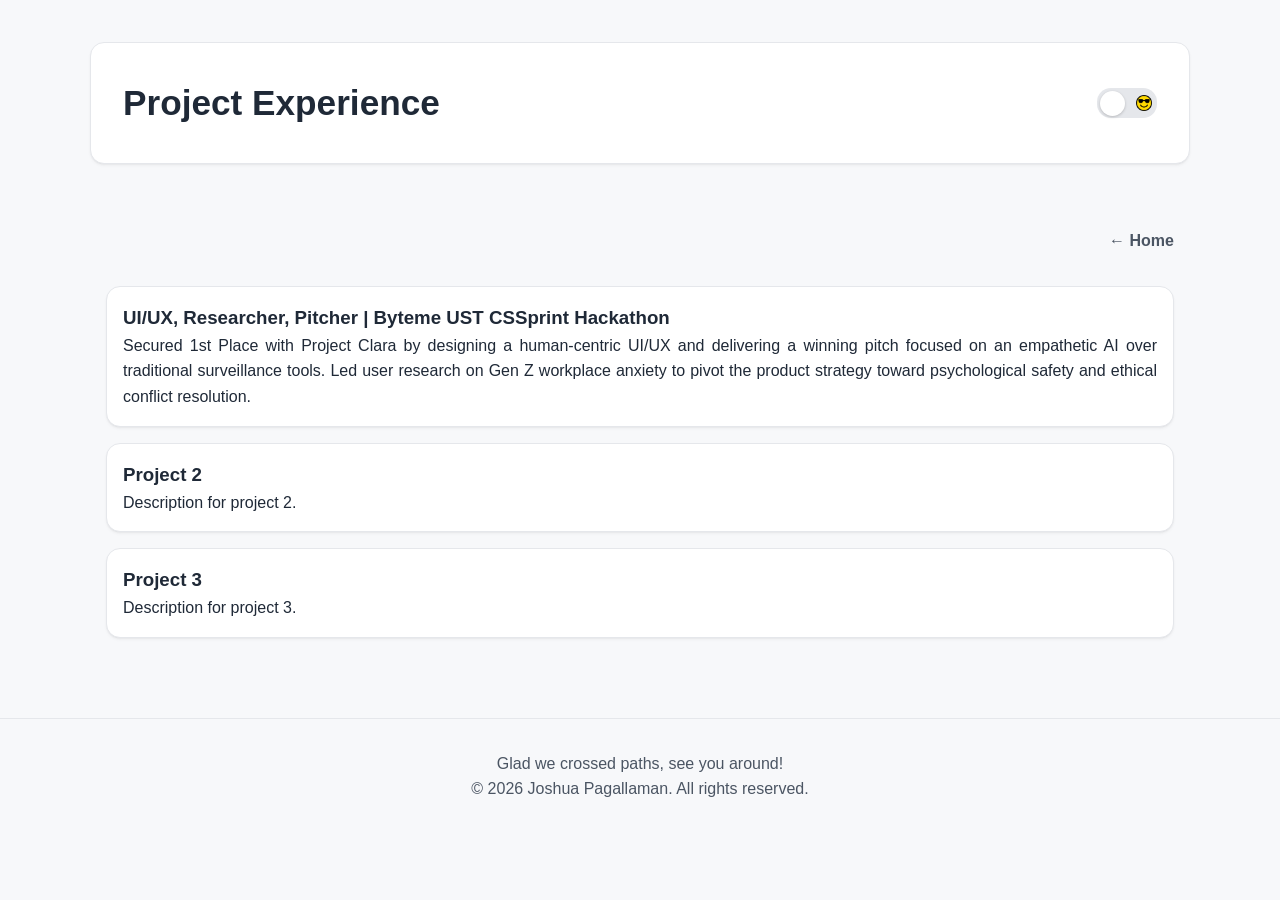
==== project-experience.html @ 75880a07 "[Add] project experience page and tweak styles Add a dedicated project-experience.html page (with th" ====
<!doctype html>
<html lang="en">
  <head>
    <meta charset="UTF-8" />
    <meta name="viewport" content="width=device-width, initial-scale=1.0" />
    <meta name="description" content="All projects by Joshua Pagallaman" />
    <meta name="author" content="Joshua Pagallaman" />
    <title>All Projects - Joshua Pagallaman</title>
    <link rel="icon" type="image/png" href="assets/images/prof_portfolio.png" />

    <link rel="stylesheet" href="css/styles.css" />
  </head>
  <body>
    <header>
      <section class="profile-header">
        <div class="profile-details full-width-details">
          <div class="profile-title">
            <h1>Project Experience</h1>
            <div class="theme-slider-container">
              <input
                type="checkbox"
                id="theme-toggle-checkbox"
                class="theme-toggle-checkbox"
              />
              <label for="theme-toggle-checkbox" class="theme-slider">
                <span class="slider-icon moon"
                  ><img src="assets/icons/dark.png" alt="Dark Mode"
                /></span>
                <span class="slider-icon sun"
                  ><img src="assets/icons/light.png" alt="Light Mode"
                /></span>
              </label>
            </div>
          </div>
        </div>
      </section>
    </header>
    
    <main>
      <div class="profile-actions">
        <a href="index.html" class="home"> &larr; Home</a>
      </div>
      <section id="Project Experience" class="project-experience">
        <div class="project-grid">
          <article class="project-card">
            <h3>UI/UX, Researcher, Pitcher | Byteme UST CSSprint Hackathon</h3>
            <p>
              Secured 1st Place with Project Clara by designing a human-centric
              UI/UX and delivering a winning pitch focused on an empathetic AI
              over traditional surveillance tools. Led user research on Gen Z
              workplace anxiety to pivot the product strategy toward
              psychological safety and ethical conflict resolution.
            </p>
          </article>
          <!-- Add more project cards here -->
          <article class="project-card">
            <h3>Project 2</h3>
            <p>Description for project 2.</p>
          </article>
          <article class="project-card">
            <h3>Project 3</h3>
            <p>Description for project 3.</p>
          </article>
        </div>
      </section>
    </main>

    <footer>
      <p>Glad we crossed paths, see you around!</p>
      <p>&copy; 2026 Joshua Pagallaman. All rights reserved.</p>
    </footer>

    <script>
      (() => {
        const root = document.documentElement;
        const toggleCheckbox = document.getElementById("theme-toggle-checkbox");
        const saved = localStorage.getItem("theme");
        const systemDark = window.matchMedia("(prefers-color-scheme: dark)");

        function setTheme(theme) {
          root.setAttribute("data-theme", theme);
          localStorage.setItem("theme", theme);
          toggleCheckbox.checked = theme === "dark";
        }

        const initialTheme = saved || (systemDark.matches ? "dark" : "light");
        setTheme(initialTheme);

        toggleCheckbox.addEventListener("change", () => {
          const newTheme = toggleCheckbox.checked ? "dark" : "light";
          setTheme(newTheme);
        });
      })();
    </script>
  </body>
</html>
---- css/styles.css ----
:root {
  /* Light Mode */
  --primary-color: #2563eb;
  --text-primary: #1f2937;
  --text-secondary: #4b5563;
  --bg-primary: #f7f8fa;
  --bg-secondary: #ffffff;
  --border-color: #e5e7eb;
  --shadow-color: 220 3% 15%;

  /* Dark Mode*/
  --primary-color-dark: #60a5fa;
  --text-primary-dark: #e5e7eb;
  --text-secondary-dark: #9ca3af;
  --bg-primary-dark: #0f1115;
  --bg-secondary-dark: #161a22;
  --border-color-dark: #2a3441;
  --shadow-color-dark: 220 40% 2%;
  --button-bg-dark: #3b82f6;

  --container: 1100px;
  --radius: 14px;
  --shadow-sm:
    0 1px 2px -1px hsl(var(--shadow-color) / 0.1),
    0 2px 4px -2px hsl(var(--shadow-color) / 0.1);
  --shadow-lg:
    0 10px 15px -3px hsl(var(--shadow-color) / 0.1),
    0 4px 6px -4px hsl(var(--shadow-color) / 0.1);
}

:root[data-theme="dark"] {
  --primary-color: var(--primary-color-dark);
  --text-primary: var(--text-primary-dark);
  --text-secondary: var(--text-secondary-dark);
  --bg-primary: var(--bg-primary-dark);
  --bg-secondary: var(--bg-secondary-dark);
  --border-color: var(--border-color-dark);
  --shadow-color: var(--shadow-color-dark);
}

* {
  margin: 0;
  padding: 0;
  box-sizing: border-box;
}

html {
  scroll-behavior: smooth;
}

body {
  font-family: "Inter", "Segoe UI", Tahoma, Geneva, Verdana, sans-serif;
  line-height: 1.6;
  color: var(--text-primary);
  background-color: var(--bg-primary);
  padding-top: 10px;
  transition:
    background-color 0.3s ease,
    color 0.25s ease;
}

img {
  max-width: 100%;
  height: auto;
  display: block;
}

.theme-slider-container {
  position: relative;
}

.theme-toggle-checkbox {
  display: none;
}

.theme-slider {
  display: flex;
  align-items: center;
  justify-content: space-between;
  width: 60px;
  height: 30px;
  background-color: var(--border-color);
  border-radius: var(--radius);
  cursor: pointer;
  position: relative;
  padding: 3px;
  transition: background-color 0.3s ease;
}

.theme-slider::before {
  content: "";
  position: absolute;
  top: 3px;
  left: 3px;
  width: 25px;
  height: 25px;
  background-color: white;
  border-radius: 50%;
  transition: transform 0.3s ease;
  box-shadow: 0 1px 3px rgba(0, 0, 0, 0.2);
}

.theme-toggle-checkbox:checked + .theme-slider {
  background-color: var(--primary-color-dark);
}

.theme-toggle-checkbox:checked + .theme-slider::before {
  transform: translateX(30px);
}

.theme-slider-container,
.theme-slider,
.slider-icon,
.theme-slider img {
  user-select: none;
  -webkit-user-select: none;
  -ms-user-select: none;
  -webkit-tap-highlight-color: transparent;
}

.theme-slider {
  cursor: pointer;
}

.theme-slider img {
  -webkit-user-drag: none;
}

.slider-icon {
  display: flex;
  align-items: center;
  justify-content: center;
  width: 20px;
  height: 20px;
}

.slider-icon img {
  width: 16px;
  height: 16px;
}

main {
  max-width: var(--container);
  margin: 0 auto;
  padding: 1rem;
}

.profile-header {
  max-width: var(--container);
  margin: 2rem auto;
  padding: 2rem;
  background-color: var(--bg-secondary);
  border: 1px solid var(--border-color);
  border-radius: var(--radius);
  box-shadow: var(--shadow-sm);
  display: grid;
  grid-template-columns: auto 1fr;
  align-items: center;
  gap: 2rem;
}

.profile-image {
  width: 200px;
  height: 205px;
  border-radius: var(--radius);
  object-fit: cover;
}

.profile-details {
  display: flex;
  flex-direction: column;
  gap: 0.5rem;
  text-align: left;
}

.profile-title {
  display: flex;
  justify-content: space-between;
  align-items: center;
  gap: 1rem;
}

.profile-header h1 {
  font-size: clamp(1.5rem, 5vw, 2.2rem);
  color: var(--text-primary);
  margin: 0;
}

.profile-header p {
  max-width: 60ch;
  color: var(--text-secondary);
  margin: 0;
}

.location {
  display: flex;
  align-items: center;
  gap: 0.5rem;
}

.location img {
  width: 16px;
  height: 16px;
  display: inline-block;
}

.profile-actions {
  margin-top: 1rem;
  display: flex;
  gap: 1rem;
  justify-content: flex-end;
}

.cta-button {
  display: inline-block;
  padding: 1rem 1.5rem;
  background-color: var(--primary-color-dark);
  color: white;
  border-radius: var(--radius);
  text-decoration: none;
  font-weight: 500;
  transition:
    transform 0.2s ease,
    box-shadow 0.3s ease,
    background-color 0.3s ease;
  box-shadow: var(--shadow-sm);
}

.cta-button:hover {
  transform: translateY(-2px);
  box-shadow: var(--shadow-lg);
  background-color: var(--button-bg-dark);
}

@media (max-width: 768px) {
  .profile-header {
    grid-template-columns: 1fr;
    justify-items: center;
    text-align: center;
    gap: 1.5rem;
    padding: 1.5rem;
  }

  .profile-details {
    align-items: center;
  }

  .profile-title {
    flex-direction: column-reverse;
  }
}

section {
  padding: 2rem 0;
}

section h2 {
  font-size: clamp(1.25rem, 4vw, 2rem);
  margin-bottom: 1rem;
  color: var(--text-primary);
}

.section-head {
  display: flex;
  justify-content: space-between;
  align-items: center;
  gap: 1rem;
  margin-bottom: 1rem;
}

.view-all {
  text-decoration: none;
  color: var(--text-secondary);
  font-weight: 600;
}

.view-all:hover {
  color: var(--primary-color);
}

.home {
  text-decoration: none;
  color: var(--text-secondary);
  font-weight: 600;
  grid-column: 1 / -1;
  transition:
    color 0.3s ease,
    transform 0.2s ease;
}

.home:hover {
  color: var(--primary-color);
}

.tech-grid {
  display: grid;
  gap: 1rem;
}

.tech-group h3 {
  color: var(--text-primary);
  font-size: 1rem;
  margin-bottom: 0.5rem;
}

.tech-tags {
  list-style: none;
  display: flex;
  flex-wrap: wrap;
  gap: 0.5rem;
  padding: 0;
  margin: 0;
}

.tech-tags li {
  padding: 0.4rem 0.75rem;
  border: 1px solid var(--border-color);
  border-radius: var(--radius);
  background: var(--bg-primary);
  color: var(--text-primary);
  font-size: 0.9rem;
  box-shadow: none;
  max-width: none;
}

.info-grid {
  display: grid;
  grid-template-columns: 1fr;
  gap: 1.5rem;
  align-items: start;
}

.left-column {
  display: flex;
  flex-direction: column;
  gap: 1.5rem;
}

.right-column {
  display: flex;
  flex-direction: column;
  gap: 1.5rem;
}

@media (min-width: 992px) {
  .info-grid {
    grid-template-columns: 1.6fr 1fr;
  }
}

#about,
#skills,
#social {
  background-color: var(--bg-secondary);
  border: 1px solid var(--border-color);
  border-radius: var(--radius);
  padding: 1.25rem;
  box-shadow: var(--shadow-sm);
}

#skills {
  max-width: 642px;
  width: 100%;
  margin-top: 0;
}

.social-icon-list {
  list-style: none;
  display: flex;
  padding: 0;
  flex-direction: column;
  gap: 0.5rem;
}

.social-icon-list li {
  border-bottom: 1px solid var(--border-color);
}

.social-icon-list li:last-child {
  border-bottom: none;
}

.social-icon-list a {
  display: flex;
  align-items: center;
  gap: 1rem;
  padding: 1rem 0.5rem;
  text-decoration: none;
  color: var(--text-secondary);
  transition:
    color 0.3s ease,
    transform 0.2s ease,
    box-shadow 0.3s ease;
}

.social-icon-list a:hover {
  color: var(--primary-color);
  transform: translateY(-2px);
  box-shadow: var(--shadow-lg);
}

.social-icon-list img {
  width: 24px;
  height: 24px;
}
:root[data-theme="dark"] .social-icon-list img,
:root[data-theme="dark"] .location img {
  filter: brightness(0) invert(1);
}

#about p {
  text-align: justify;
  max-width: 70ch;
}

#experience {
  background-color: var(--bg-secondary);
  border: 1px solid var(--border-color);
  border-radius: var(--radius);
  padding: 1rem;
  box-shadow: var(--shadow-sm);
}

#community-involvement {
  background-color: var(--bg-secondary);
  border: 1px solid var(--border-color);
  border-radius: var(--radius);
  padding: 1rem;
  box-shadow: var(--shadow-sm);
}
.project-grid {
  display: grid;
  gap: 1rem;
}

.project-card {
  background-color: var(--bg-secondary);
  border: 1px solid var(--border-color);
  border-radius: var(--radius);
  padding: 1rem;
  box-shadow: var(--shadow-sm);
  text-align: justify;
  transition:
    transform 0.2s ease,
    box-shadow 0.3s ease;
}

.project-card:hover {
  transform: translateY(-2px);
  box-shadow: var(--shadow-lg);
  color: var(--primary-color);
}

.full-width-details {
  grid-column: 1 / -1;
}

footer {
  margin-top: 2rem;
  padding: 2rem 1rem;
  text-align: center;
  color: var(--text-secondary);
  border-top: 1px solid var(--border-color);
}
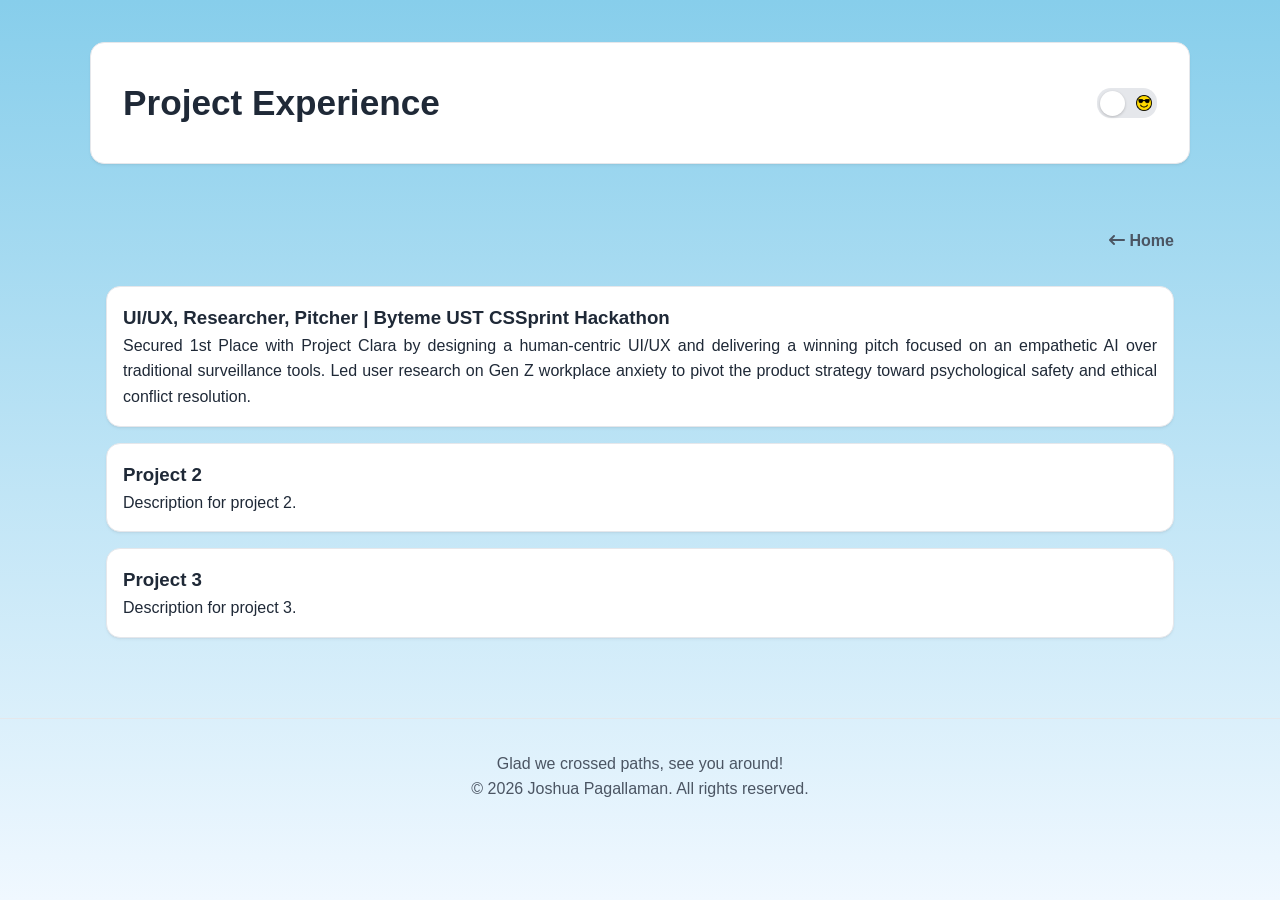
==== commit 58b0cb0b: "[Add] animated backgrounds, certifications & icons Introduce theme-aware animated backgrounds (starf" ====
--- a/project-experience.html
+++ b/project-experience.html
@@ -9,6 +9,10 @@
     <link rel="icon" type="image/png" href="assets/images/prof_portfolio.png" />
 
     <link rel="stylesheet" href="css/styles.css" />
+    <link
+      rel="stylesheet"
+      href="https://cdnjs.cloudflare.com/ajax/libs/font-awesome/6.5.2/css/all.min.css"
+    />
   </head>
   <body>
     <header>
@@ -35,10 +39,12 @@
         </div>
       </section>
     </header>
-    
+
     <main>
       <div class="profile-actions">
-        <a href="index.html" class="home"> &larr; Home</a>
+        <a href="index.html" class="home">
+          <i class="fa-solid fa-arrow-left-long"></i> Home</a
+        >
       </div>
       <section id="Project Experience" class="project-experience">
         <div class="project-grid">
--- a/css/styles.css
+++ b/css/styles.css
@@ -158,6 +158,11 @@
   align-items: center;
   gap: 2rem;
 }
+.profile-header ,
+main {
+  position: relative;
+  z-index: 1;
+}
 
 .profile-image {
   width: 200px;
@@ -440,6 +445,7 @@
   padding: 1rem;
   box-shadow: var(--shadow-sm);
   text-align: justify;
+  cursor: pointer;
   transition:
     transform 0.2s ease,
     box-shadow 0.3s ease;
@@ -451,14 +457,207 @@
   color: var(--primary-color);
 }
 
+#certifications {
+  background-color: var(--bg-secondary);
+  border: 1px solid var(--border-color);
+  border-radius: var(--radius);
+  padding: 1rem;
+  box-shadow: var(--shadow-sm);
+}
+
+.certification-card {
+  background-color: var(--bg-secondary);
+  border: 1px solid var(--border-color);
+  border-radius: var(--radius);
+  padding: 1rem;
+  box-shadow: var(--shadow-sm);
+  text-align: justify;
+  cursor: pointer;
+  transition:
+    transform 0.2s ease,
+    box-shadow 0.3s ease;
+}
+
+.certification-card:hover {
+  transform: translateY(-2px);
+  box-shadow: var(--shadow-lg);
+  color: var(--primary-color);
+  cursor: pointer;
+}
+
 .full-width-details {
   grid-column: 1 / -1;
 }
 
 footer {
+  position: relative;
+  z-index: 1;
   margin-top: 2rem;
   padding: 2rem 1rem;
   text-align: center;
   color: var(--text-secondary);
   border-top: 1px solid var(--border-color);
 }
+
+
+/* Starry Night Animation */
+:root[data-theme="dark"] body {
+  background: radial-gradient(ellipse at bottom, #1b2735 0%, #090a0f 100%);
+  overflow-x: hidden; /* Prevent horizontal scrollbar */
+}
+
+#stars, #stars2, #stars3 {
+  position: absolute;
+  top: 0;
+  left: 0;
+  right: 0;
+  bottom: 0;
+  width: 100%;
+  height: 100%;
+  display: none; /* Hidden by default */
+}
+
+:root[data-theme="dark"] #stars,
+:root[data-theme="dark"] #stars2,
+:root[data-theme="dark"] #stars3 {
+    display: block; /* Only display in dark mode */
+}
+
+#stars {
+  width: 1px;
+  height: 1px;
+  background: transparent;
+  box-shadow: /* A large number of stars... */ 698px 1803px #FFF, 1339px 1485px #FFF, 149px 1499px #FFF, 1135px 1033px #FFF, 1441px 1314px #FFF, 1379px 1605px #FFF, 1129px 129px #FFF, 1137px 114px #FFF, 1305px 529px #FFF, 1237px 1331px #FFF, 111px 1245px #FFF, 128px 1199px #FFF, 1385px 1430px #FFF, 1335px 1337px #FFF, 1920px 184px #FFF, 191px 1182px #FFF, 1469px 1083px #FFF, 135px 144px #FFF, 1359px 1319px #FFF, 1895px 1849px #FFF; /* ...many more stars */
+  animation: animStar 50s linear infinite;
+}
+
+#stars2 {
+  width: 2px;
+  height: 2px;
+  background: transparent;
+  box-shadow: /* A medium number of stars... */ 1830px 1146px #FFF, 1479px 338px #FFF, 142px 1591px #FFF, 1534px 1285px #FFF, 413px 1217px #FFF, 1544px 1038px #FFF, 1050px 1213px #FFF, 143px 152px #FFF, 1288px 1232px #FFF, 1151px 124px #FFF; /* ...many more stars */
+  animation: animStar 100s linear infinite;
+}
+
+#stars3 {
+  width: 3px;
+  height: 3px;
+  background: transparent;
+  box-shadow: /* A smaller number of stars... */ 1014px 1209px #FFF, 108px 1008px #FFF, 1903px 133px #FFF, 1496px 1032px #FFF, 1146px 1841px #FFF; /* ...many more stars */
+  animation: animStar 150s linear infinite;
+}
+
+@keyframes animStar {
+  from {
+    transform: translateY(0px);
+  }
+  to {
+    transform: translateY(-2000px);
+  }
+}
+
+/* Animated Clouds for Light Mode */
+:root:not([data-theme="dark"]) #background-wrap {
+  bottom: 0;
+  left: 0;
+  position: fixed;
+  right: 0;
+  top: 0;
+  z-index: 0; /* Ensure it's behind the content */
+  overflow: hidden;
+}
+
+.cloud {
+  background: #ffffff; /* White clouds */
+  border-radius: 100px;
+  box-shadow: 0 8px 5px rgba(0, 0, 0, 0.1);
+  height: 120px;
+  position: relative;
+  width: 350px;
+}
+
+.cloud::before,
+.cloud::after {
+  background: #ffffff;
+  content: "";
+  position: absolute;
+  z-index: -1;
+}
+
+.cloud::after {
+  border-radius: 100px;
+  height: 100px;
+  left: 50px;
+  top: -50px;
+  width: 100px;
+}
+
+.cloud::before {
+  border-radius: 200px;
+  width: 180px;
+  height: 180px;
+  right: 50px;
+  top: -90px;
+}
+
+/* Positioning and Animation for each cloud */
+.x1, .x2, .x3, .x4, .x5 {
+  position: absolute;
+  filter: blur(50px); /* Adds a soft blur to the clouds */
+  left: 0; /* Start from the left edge */
+}
+
+.x1 {
+  animation: moveclouds 25s linear infinite;
+  animation-delay: -5s; /* Starts 5s into the animation */
+  top: 10%;
+  transform: scale(0.6);
+}
+
+.x2 {
+  animation: moveclouds 35s linear infinite;
+  animation-delay: -18s; /* Starts 18s into the animation */
+  top: 25%;
+  transform: scale(0.8);
+}
+
+.x3 {
+  animation: moveclouds 30s linear infinite;
+  animation-delay: -10s; /* Starts 10s into the animation */
+  top: 45%;
+  transform: scale(0.5);
+}
+
+.x4 {
+  animation: moveclouds 40s linear infinite;
+  animation-delay: -25s; /* Starts 25s into the animation */
+  top: 65%;
+  transform: scale(0.7);
+}
+
+.x5 {
+  animation: moveclouds 28s linear infinite;
+  animation-delay: 0s; /* Starts at the beginning */
+  top: 80%;
+  transform: scale(0.6);
+}
+
+/* Hide clouds in dark mode */
+:root[data-theme="dark"] #background-wrap {
+  display: none;
+}
+
+@keyframes moveclouds {
+  0% {
+    transform: translateX(100vw); /* Start completely off-screen to the right */
+  }
+  100% {
+    transform: translateX(-100%); /* End completely off-screen to the left */
+  }
+}
+
+/* Light Mode Sky Gradient Background */
+:root:not([data-theme="dark"]) body {
+  background: linear-gradient(to bottom, #87ceeb, #f0f8ff);
+  background-attachment: fixed;
+}
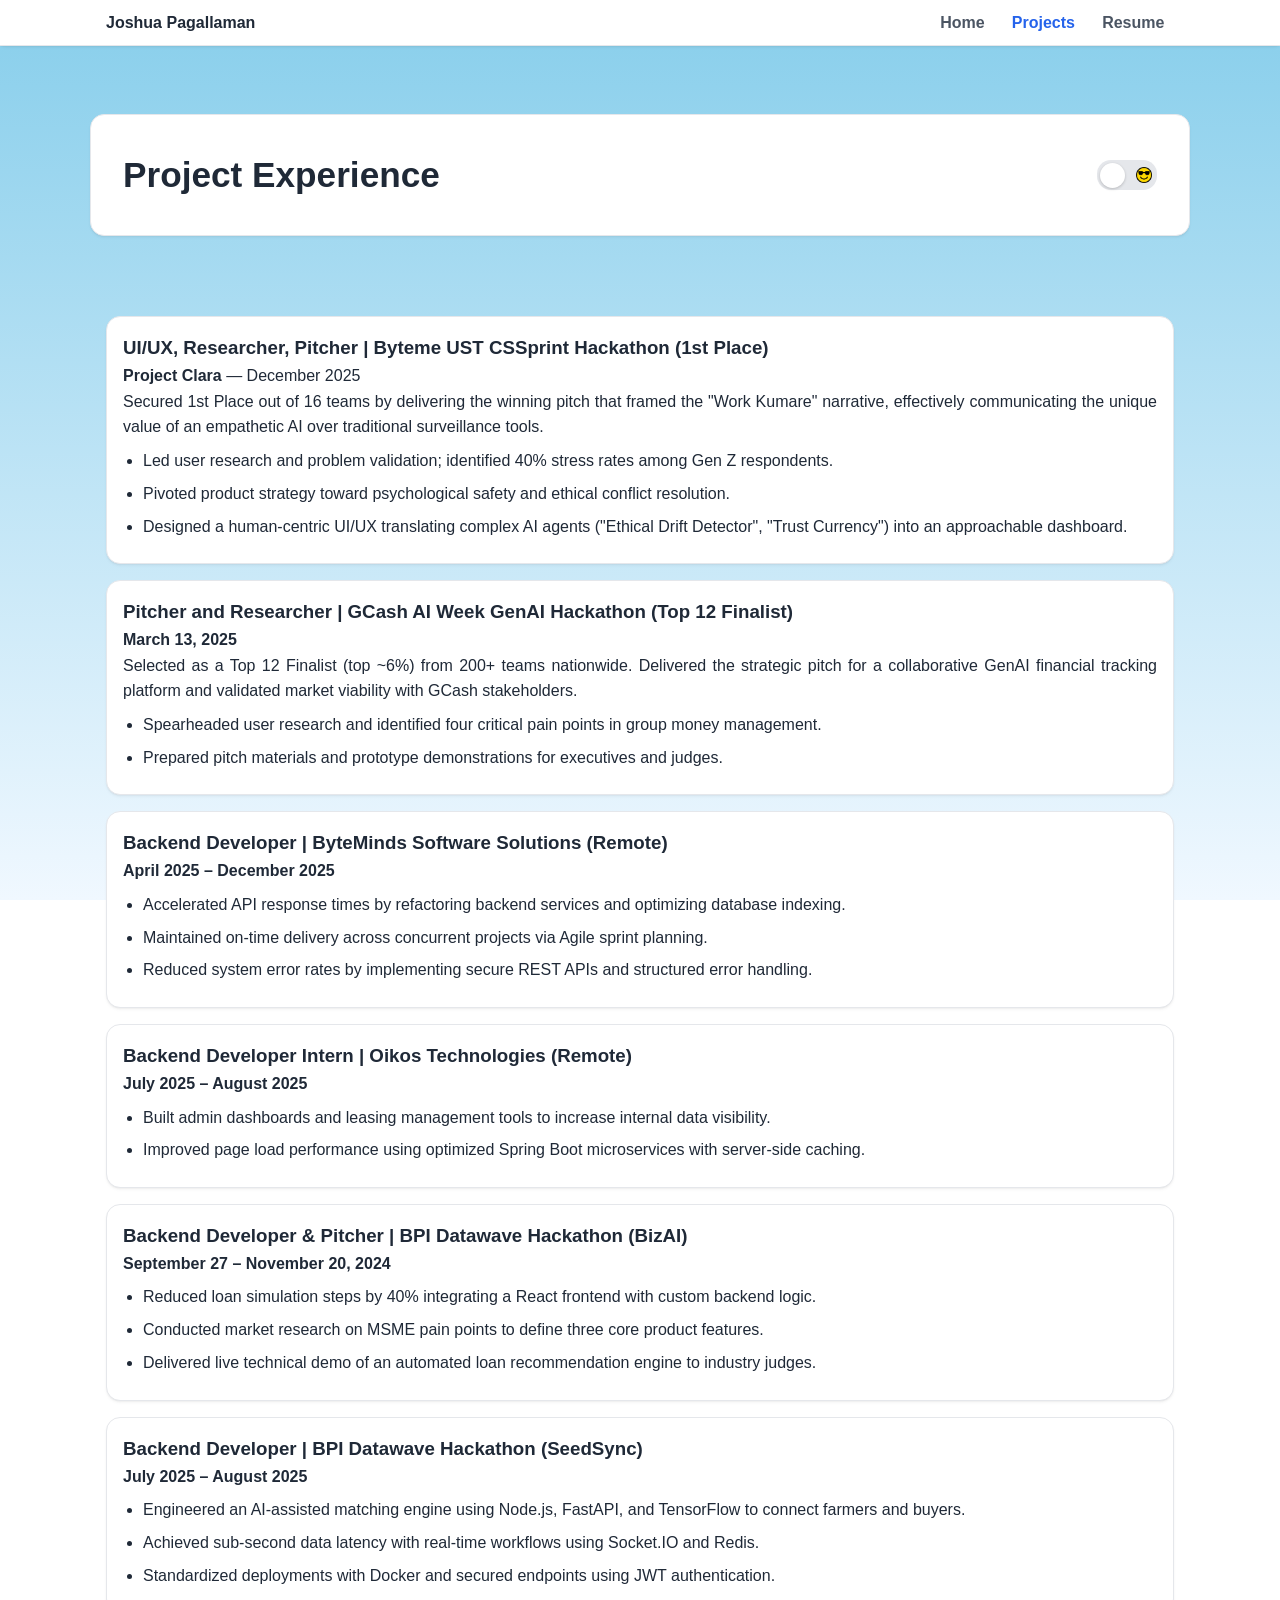
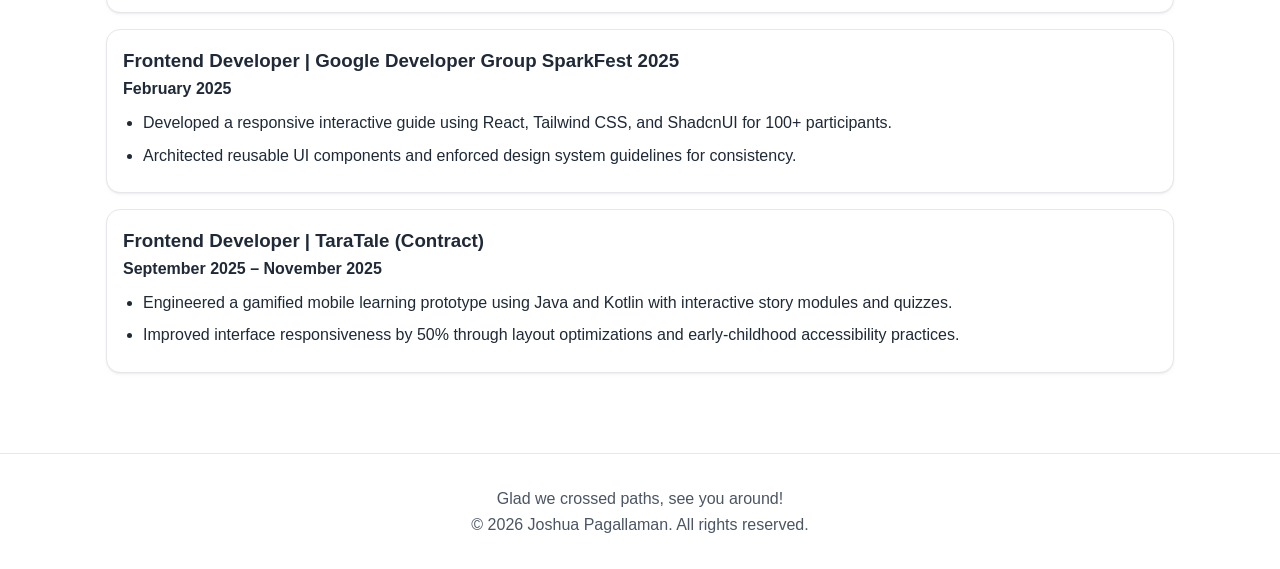
==== commit 1354caa3: "Add: responsive fixed navbar and project updates Introduce a fixed, responsive navbar with styles, b" ====
--- a/project-experience.html
+++ b/project-experience.html
@@ -16,6 +16,24 @@
   </head>
   <body>
     <header>
+      <nav class="navbar" role="navigation" aria-label="Main navigation">
+        <div class="navbar-inner">
+          <a class="navbar-brand" href="index.html">Joshua Pagallaman</a>
+          <div class="navbar-collapse" id="navbarNav">
+            <ul class="navbar-nav">
+              <li class="nav-item">
+                <a class="nav-link" href="index.html">Home</a>
+              </li>
+              <li class="nav-item">
+                <a class="nav-link active" href="project-experience.html" aria-current="page">Projects <span class="sr-only">(current)</span></a>
+              </li>
+              <li class="nav-item">
+                <a class="nav-link" href="assets/docs/PAGALLAMAN_CV (1).pdf" download aria-label="Download resume (PDF)">Resume</a>
+              </li>
+            </ul>
+          </div>
+        </div>
+      </nav>
       <section class="profile-header">
         <div class="profile-details full-width-details">
           <div class="profile-title">
@@ -41,31 +59,95 @@
     </header>
 
     <main>
-      <div class="profile-actions">
-        <a href="index.html" class="home">
-          <i class="fa-solid fa-arrow-left-long"></i> Home</a
-        >
-      </div>
+      
       <section id="Project Experience" class="project-experience">
         <div class="project-grid">
           <article class="project-card">
-            <h3>UI/UX, Researcher, Pitcher | Byteme UST CSSprint Hackathon</h3>
+            <h3>UI/UX, Researcher, Pitcher | Byteme UST CSSprint Hackathon (1st Place)</h3>
+            <p><strong>Project Clara</strong> — December 2025</p>
             <p>
-              Secured 1st Place with Project Clara by designing a human-centric
-              UI/UX and delivering a winning pitch focused on an empathetic AI
-              over traditional surveillance tools. Led user research on Gen Z
-              workplace anxiety to pivot the product strategy toward
-              psychological safety and ethical conflict resolution.
+              Secured 1st Place out of 16 teams by delivering the winning pitch
+              that framed the "Work Kumare" narrative, effectively communicating
+              the unique value of an empathetic AI over traditional surveillance
+              tools.
             </p>
+            <ul>
+              <li>Led user research and problem validation; identified 40% stress rates among Gen Z respondents.</li>
+              <li>Pivoted product strategy toward psychological safety and ethical conflict resolution.</li>
+              <li>Designed a human-centric UI/UX translating complex AI agents ("Ethical Drift Detector", "Trust Currency") into an approachable dashboard.</li>
+            </ul>
           </article>
-          <!-- Add more project cards here -->
+
           <article class="project-card">
-            <h3>Project 2</h3>
-            <p>Description for project 2.</p>
+            <h3>Pitcher and Researcher | GCash AI Week GenAI Hackathon (Top 12 Finalist)</h3>
+            <p><strong>March 13, 2025</strong></p>
+            <p>
+              Selected as a Top 12 Finalist (top ~6%) from 200+ teams nationwide.
+              Delivered the strategic pitch for a collaborative GenAI financial
+              tracking platform and validated market viability with GCash
+              stakeholders.
+            </p>
+            <ul>
+              <li>Spearheaded user research and identified four critical pain points in group money management.</li>
+              <li>Prepared pitch materials and prototype demonstrations for executives and judges.</li>
+            </ul>
           </article>
+
           <article class="project-card">
-            <h3>Project 3</h3>
-            <p>Description for project 3.</p>
+            <h3>Backend Developer | ByteMinds Software Solutions (Remote)</h3>
+            <p><strong>April 2025 – December 2025</strong></p>
+            <ul>
+              <li>Accelerated API response times by refactoring backend services and optimizing database indexing.</li>
+              <li>Maintained on-time delivery across concurrent projects via Agile sprint planning.</li>
+              <li>Reduced system error rates by implementing secure REST APIs and structured error handling.</li>
+            </ul>
+          </article>
+
+          <article class="project-card">
+            <h3>Backend Developer Intern | Oikos Technologies (Remote)</h3>
+            <p><strong>July 2025 – August 2025</strong></p>
+            <ul>
+              <li>Built admin dashboards and leasing management tools to increase internal data visibility.</li>
+              <li>Improved page load performance using optimized Spring Boot microservices with server-side caching.</li>
+            </ul>
+          </article>
+
+          <article class="project-card">
+            <h3>Backend Developer & Pitcher | BPI Datawave Hackathon (BizAI)</h3>
+            <p><strong>September 27 – November 20, 2024</strong></p>
+            <ul>
+              <li>Reduced loan simulation steps by 40% integrating a React frontend with custom backend logic.</li>
+              <li>Conducted market research on MSME pain points to define three core product features.</li>
+              <li>Delivered live technical demo of an automated loan recommendation engine to industry judges.</li>
+            </ul>
+          </article>
+
+          <article class="project-card">
+            <h3>Backend Developer | BPI Datawave Hackathon (SeedSync)</h3>
+            <p><strong>July 2025 – August 2025</strong></p>
+            <ul>
+              <li>Engineered an AI-assisted matching engine using Node.js, FastAPI, and TensorFlow to connect farmers and buyers.</li>
+              <li>Achieved sub-second data latency with real-time workflows using Socket.IO and Redis.</li>
+              <li>Standardized deployments with Docker and secured endpoints using JWT authentication.</li>
+            </ul>
+          </article>
+
+          <article class="project-card">
+            <h3>Frontend Developer | Google Developer Group SparkFest 2025</h3>
+            <p><strong>February 2025</strong></p>
+            <ul>
+              <li>Developed a responsive interactive guide using React, Tailwind CSS, and ShadcnUI for 100+ participants.</li>
+              <li>Architected reusable UI components and enforced design system guidelines for consistency.</li>
+            </ul>
+          </article>
+
+          <article class="project-card">
+            <h3>Frontend Developer | TaraTale (Contract)</h3>
+            <p><strong>September 2025 – November 2025</strong></p>
+            <ul>
+              <li>Engineered a gamified mobile learning prototype using Java and Kotlin with interactive story modules and quizzes.</li>
+              <li>Improved interface responsiveness by 50% through layout optimizations and early-childhood accessibility practices.</li>
+            </ul>
           </article>
         </div>
       </section>
@@ -98,5 +180,6 @@
         });
       })();
     </script>
+    <script src="js/navbar.js"></script>
   </body>
 </html>
--- a/css/styles.css
+++ b/css/styles.css
@@ -20,6 +20,7 @@
 
   --container: 1100px;
   --radius: 14px;
+  --navbar-height: 72px;
   --shadow-sm:
     0 1px 2px -1px hsl(var(--shadow-color) / 0.1),
     0 2px 4px -2px hsl(var(--shadow-color) / 0.1);
@@ -53,7 +54,7 @@
   line-height: 1.6;
   color: var(--text-primary);
   background-color: var(--bg-primary);
-  padding-top: 10px;
+  padding-top: calc(10px + var(--navbar-height));
   transition:
     background-color 0.3s ease,
     color 0.25s ease;
@@ -126,6 +127,148 @@
   -webkit-user-drag: none;
 }
 
+.site-nav {
+  max-width: var(--container);
+  margin: 1rem auto;
+  padding: 0 1rem;
+  display: flex;
+  justify-content: flex-end;
+  gap: 1rem;
+  align-items: center;
+}
+
+.site-nav .nav-link {
+  text-decoration: none;
+  color: var(--text-secondary);
+  font-weight: 600;
+  padding: 0.35rem 0.6rem;
+  border-radius: 8px;
+  transition: color 0.2s ease, transform 0.15s ease;
+}
+
+.site-nav .nav-link:hover {
+  color: var(--primary-color);
+  transform: translateY(-2px);
+}
+
+.navbar {
+  width: 100%;
+  left: 0;
+  right: 0;
+  padding: 0.6rem 0; 
+  background-color: var(--bg-secondary);
+  border-bottom: 1px solid var(--border-color);
+  box-shadow: var(--shadow-sm);
+  position: fixed;
+  top: 0;
+  z-index: 1000;
+  transition: transform 220ms ease, box-shadow 200ms ease, padding 200ms ease;
+}
+
+.navbar-inner {
+  max-width: var(--container);
+  margin: 0 auto;
+  display: flex;
+  align-items: center;
+  justify-content: space-between;
+  gap: 1rem;
+  padding: 0 1rem;
+}
+
+.navbar--scrolled {
+  box-shadow: var(--shadow-lg);
+  padding: 0.25rem 0;
+}
+
+.navbar--hidden {
+  transform: translateY(-120%);
+}
+
+.navbar-brand {
+  font-weight: 700;
+  color: var(--text-primary);
+  text-decoration: none;
+}
+
+.navbar-toggler {
+  background: transparent;
+  border: 1px solid var(--border-color);
+  padding: 0.25rem 0.5rem;
+  border-radius: 8px;
+  cursor: pointer;
+  display: inline-flex;
+  align-items: center;
+  justify-content: center;
+}
+
+.navbar-toggler:focus {
+  outline: 3px solid rgba(37,99,235,0.2);
+}
+
+.navbar-toggler-icon {
+  font-size: 1.1rem;
+}
+
+.navbar-collapse {
+  display: flex;
+  gap: 1rem;
+}
+
+.navbar-nav {
+  list-style: none;
+  display: flex;
+  gap: 0.5rem;
+  padding: 0;
+  margin: 0;
+  align-items: center;
+}
+
+.nav-item {}
+
+.nav-link {
+  text-decoration: none;
+  color: var(--text-secondary);
+  padding: 0.35rem 0.6rem;
+  border-radius: 8px;
+  font-weight: 600;
+}
+
+.nav-link:hover {
+  color: var(--primary-color);
+}
+
+.nav-link.active,
+.nav-link[aria-current="page"] {
+  color: var(--primary-color);
+  font-weight: 700;
+}
+
+.sr-only {
+  position: absolute !important;
+  height: 1px; width: 1px;
+  overflow: hidden;
+  clip: rect(1px, 1px, 1px, 1px);
+  white-space: nowrap;
+}
+
+/* Responsive collapse behavior */
+@media (max-width: 768px) {
+  .navbar-collapse { display: none; }
+  .navbar-collapse.show { display: block; }
+  .navbar { align-items: flex-start; }
+  .navbar-nav { flex-direction: column; gap: 0.25rem; }
+}
+
+/* Indent list items in project cards for readability */
+.project-card ul {
+  padding-left: 1.25rem;
+  margin: 0.5rem 0 0.5rem 0;
+}
+
+.project-card ul li {
+  margin-bottom: 0.45rem;
+}
+
 .slider-icon {
   display: flex;
   align-items: center;
@@ -318,7 +461,7 @@
 }
 
 .tech-tags li {
-  padding: 0.4rem 0.75rem;
+  padding: 0.16rem 0.75rem;
   border: 1px solid var(--border-color);
   border-radius: var(--radius);
   background: var(--bg-primary);
@@ -389,7 +532,7 @@
   display: flex;
   align-items: center;
   gap: 1rem;
-  padding: 1rem 0.5rem;
+  padding: 0.5rem 0.5rem;
   text-decoration: none;
   color: var(--text-secondary);
   transition:
@@ -500,10 +643,9 @@
 }
 
 
-/* Starry Night Animation */
 :root[data-theme="dark"] body {
   background: radial-gradient(ellipse at bottom, #1b2735 0%, #090a0f 100%);
-  overflow-x: hidden; /* Prevent horizontal scrollbar */
+  overflow-x: hidden; 
 }
 
 #stars, #stars2, #stars3 {
@@ -514,20 +656,20 @@
   bottom: 0;
   width: 100%;
   height: 100%;
-  display: none; /* Hidden by default */
+  display: none;
 }
 
 :root[data-theme="dark"] #stars,
 :root[data-theme="dark"] #stars2,
 :root[data-theme="dark"] #stars3 {
-    display: block; /* Only display in dark mode */
+    display: block; 
 }
 
 #stars {
   width: 1px;
   height: 1px;
   background: transparent;
-  box-shadow: /* A large number of stars... */ 698px 1803px #FFF, 1339px 1485px #FFF, 149px 1499px #FFF, 1135px 1033px #FFF, 1441px 1314px #FFF, 1379px 1605px #FFF, 1129px 129px #FFF, 1137px 114px #FFF, 1305px 529px #FFF, 1237px 1331px #FFF, 111px 1245px #FFF, 128px 1199px #FFF, 1385px 1430px #FFF, 1335px 1337px #FFF, 1920px 184px #FFF, 191px 1182px #FFF, 1469px 1083px #FFF, 135px 144px #FFF, 1359px 1319px #FFF, 1895px 1849px #FFF; /* ...many more stars */
+  box-shadow: 698px 1803px #FFF, 1339px 1485px #FFF, 149px 1499px #FFF, 1135px 1033px #FFF, 1441px 1314px #FFF, 1379px 1605px #FFF, 1129px 129px #FFF, 1137px 114px #FFF, 1305px 529px #FFF, 1237px 1331px #FFF, 111px 1245px #FFF, 128px 1199px #FFF, 1385px 1430px #FFF, 1335px 1337px #FFF, 1920px 184px #FFF, 191px 1182px #FFF, 1469px 1083px #FFF, 135px 144px #FFF, 1359px 1319px #FFF, 1895px 1849px #FFF; /* ...many more stars */
   animation: animStar 50s linear infinite;
 }
 
@@ -535,7 +677,7 @@
   width: 2px;
   height: 2px;
   background: transparent;
-  box-shadow: /* A medium number of stars... */ 1830px 1146px #FFF, 1479px 338px #FFF, 142px 1591px #FFF, 1534px 1285px #FFF, 413px 1217px #FFF, 1544px 1038px #FFF, 1050px 1213px #FFF, 143px 152px #FFF, 1288px 1232px #FFF, 1151px 124px #FFF; /* ...many more stars */
+  box-shadow: 1830px 1146px #FFF, 1479px 338px #FFF, 142px 1591px #FFF, 1534px 1285px #FFF, 413px 1217px #FFF, 1544px 1038px #FFF, 1050px 1213px #FFF, 143px 152px #FFF, 1288px 1232px #FFF, 1151px 124px #FFF; /* ...many more stars */
   animation: animStar 100s linear infinite;
 }
 
@@ -543,7 +685,7 @@
   width: 3px;
   height: 3px;
   background: transparent;
-  box-shadow: /* A smaller number of stars... */ 1014px 1209px #FFF, 108px 1008px #FFF, 1903px 133px #FFF, 1496px 1032px #FFF, 1146px 1841px #FFF; /* ...many more stars */
+  box-shadow: 1014px 1209px #FFF, 108px 1008px #FFF, 1903px 133px #FFF, 1496px 1032px #FFF, 1146px 1841px #FFF; /* ...many more stars */
   animation: animStar 150s linear infinite;
 }
 
@@ -556,19 +698,18 @@
   }
 }
 
-/* Animated Clouds for Light Mode */
 :root:not([data-theme="dark"]) #background-wrap {
   bottom: 0;
   left: 0;
   position: fixed;
   right: 0;
   top: 0;
-  z-index: 0; /* Ensure it's behind the content */
+  z-index: 0; 
   overflow: hidden;
 }
 
 .cloud {
-  background: #ffffff; /* White clouds */
+  background: #ffffff; 
   border-radius: 100px;
   box-shadow: 0 8px 5px rgba(0, 0, 0, 0.1);
   height: 120px;
@@ -600,63 +741,60 @@
   top: -90px;
 }
 
-/* Positioning and Animation for each cloud */
 .x1, .x2, .x3, .x4, .x5 {
   position: absolute;
-  filter: blur(50px); /* Adds a soft blur to the clouds */
-  left: 0; /* Start from the left edge */
+  filter: blur(50px); 
+  left: 0; 
 }
 
 .x1 {
   animation: moveclouds 25s linear infinite;
-  animation-delay: -5s; /* Starts 5s into the animation */
+  animation-delay: -5s; 
   top: 10%;
   transform: scale(0.6);
 }
 
 .x2 {
   animation: moveclouds 35s linear infinite;
-  animation-delay: -18s; /* Starts 18s into the animation */
+  animation-delay: -18s; 
   top: 25%;
   transform: scale(0.8);
 }
 
 .x3 {
   animation: moveclouds 30s linear infinite;
-  animation-delay: -10s; /* Starts 10s into the animation */
+  animation-delay: -10s;
   top: 45%;
   transform: scale(0.5);
 }
 
 .x4 {
   animation: moveclouds 40s linear infinite;
-  animation-delay: -25s; /* Starts 25s into the animation */
+  animation-delay: -25s;
   top: 65%;
   transform: scale(0.7);
 }
 
 .x5 {
   animation: moveclouds 28s linear infinite;
-  animation-delay: 0s; /* Starts at the beginning */
+  animation-delay: 0s; 
   top: 80%;
   transform: scale(0.6);
 }
 
-/* Hide clouds in dark mode */
 :root[data-theme="dark"] #background-wrap {
   display: none;
 }
 
 @keyframes moveclouds {
   0% {
-    transform: translateX(100vw); /* Start completely off-screen to the right */
+    transform: translateX(100vw);
   }
   100% {
-    transform: translateX(-100%); /* End completely off-screen to the left */
+    transform: translateX(-100%);
   }
 }
 
-/* Light Mode Sky Gradient Background */
 :root:not([data-theme="dark"]) body {
   background: linear-gradient(to bottom, #87ceeb, #f0f8ff);
   background-attachment: fixed;
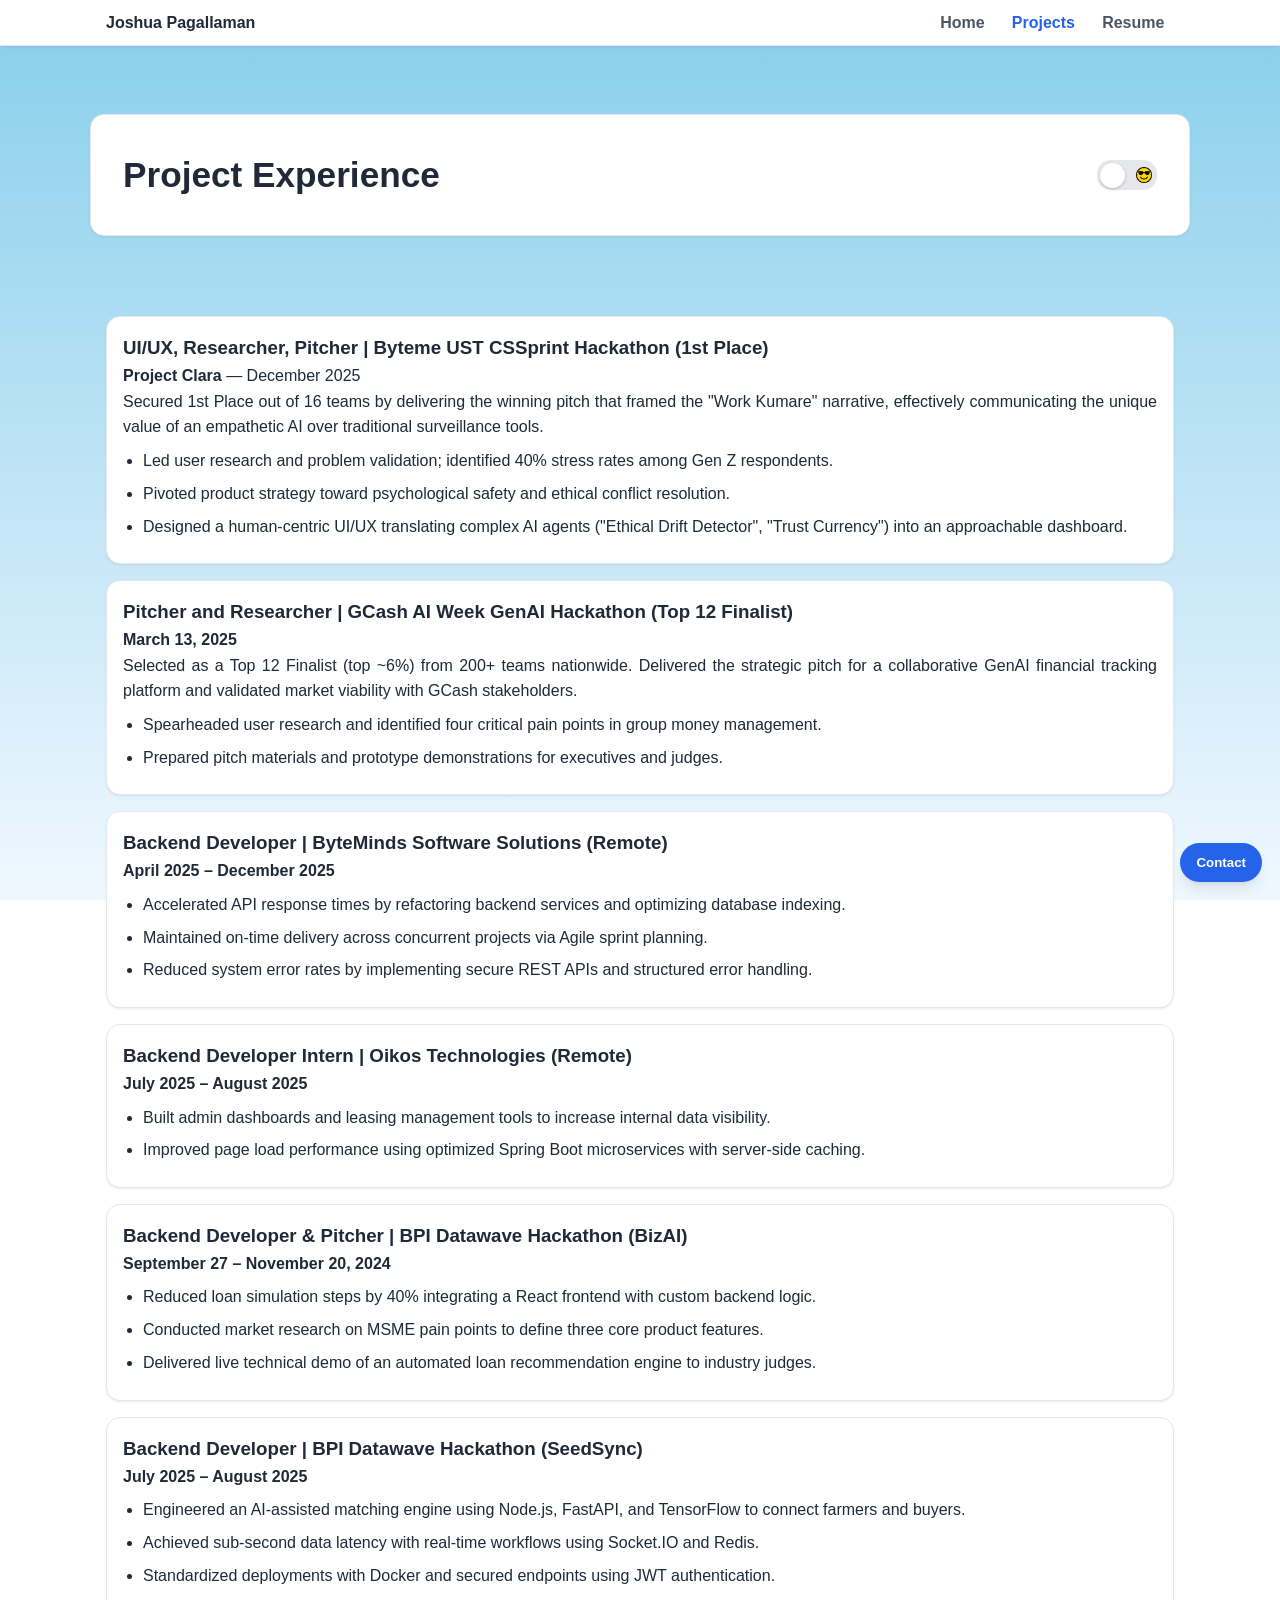
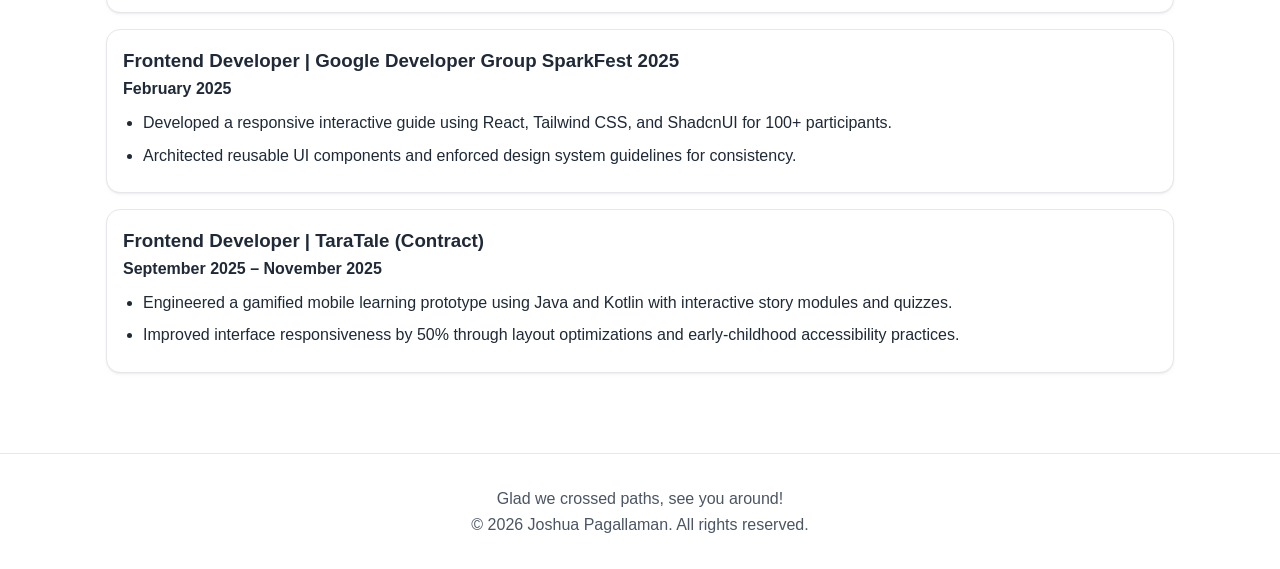
==== commit 37a3e98d: "Add: contact modal, form JS, and PHP portable Add an interactive contact modal and client-side form " ====
--- a/project-experience.html
+++ b/project-experience.html
@@ -158,6 +158,17 @@
       <p>&copy; 2026 Joshua Pagallaman. All rights reserved.</p>
     </footer>
 
+    <div id="interactive-modal" class="modal hidden" aria-hidden="true" role="dialog" aria-labelledby="modal-title">
+      <div class="modal-backdrop" id="modal-backdrop"></div>
+      <div class="modal-panel" role="document">
+        <button class="modal-close" id="modal-close" aria-label="Close modal">&times;</button>
+        <h2 id="modal-title"></h2>
+        <div id="modal-content"></div>
+      </div>
+    </div>
+
+    <button id="contact-btn" class="contact-btn" aria-label="Open contact form">Contact</button>
+
     <script>
       (() => {
         const root = document.documentElement;
@@ -181,5 +192,6 @@
       })();
     </script>
     <script src="js/navbar.js"></script>
+    <script src="js/main.js"></script>
   </body>
 </html>
--- a/css/styles.css
+++ b/css/styles.css
@@ -223,7 +223,7 @@
   align-items: center;
 }
 
-.nav-item {}
+
 
 .nav-link {
   text-decoration: none;
@@ -798,4 +798,29 @@
 :root:not([data-theme="dark"]) body {
   background: linear-gradient(to bottom, #87ceeb, #f0f8ff);
   background-attachment: fixed;
+}
+
+/* Modal & Contact Button Styles */
+.modal.hidden { display: none; }
+.modal { position: fixed; inset: 0; z-index: 2000; }
+.modal-backdrop { position: absolute; inset: 0; background: rgba(0,0,0,0.45); backdrop-filter: blur(2px); }
+.modal-panel { position: relative; max-width: 760px; margin: 6vh auto; background: var(--bg-secondary); color: var(--text-primary); border-radius: 12px; padding: 1.25rem; box-shadow: var(--shadow-lg); border: 1px solid var(--border-color); z-index: 2; }
+.modal-close { position: absolute; right: 12px; top: 8px; background: transparent; border: none; font-size: 1.5rem; cursor: pointer; color: var(--text-secondary); }
+.modal-panel h2 { margin-top: 0; }
+.modal-panel p { color: var(--text-secondary); }
+
+.contact-btn { position: fixed; right: 18px; bottom: 18px; z-index: 2100; background: var(--primary-color); color: #fff; border: none; border-radius: 999px; padding: 0.75rem 1rem; box-shadow: var(--shadow-lg); cursor: pointer; font-weight: 700; }
+.contact-btn:focus { outline: 3px solid rgba(37,99,235,0.18); }
+
+.form-row { margin-bottom: 0.85rem; display: flex; flex-direction: column; gap: 0.35rem; }
+.form-row label { font-weight: 600; color: var(--text-primary); }
+.form-row input, .form-row textarea { padding: 0.6rem 0.75rem; border-radius: 8px; border: 1px solid var(--border-color); background: transparent; color: var(--text-primary); }
+.form-row input:focus, .form-row textarea:focus { outline: none; box-shadow: 0 0 0 3px rgba(37,99,235,0.06); border-color: var(--primary-color); }
+.field-error { color: #d9534f; font-size: 0.9rem; min-height: 1.1rem; }
+.form-actions { display: flex; gap: 0.5rem; align-items: center; margin-top: 0.5rem; }
+.cta-button.secondary { background: transparent; border: 1px solid var(--border-color); color: var(--text-primary); }
+
+@media (max-width: 520px) {
+  .modal-panel { margin: 4vh 12px; padding: 1rem; }
+  .contact-btn { right: 12px; bottom: 12px; padding: 0.5rem 0.75rem; }
 }
